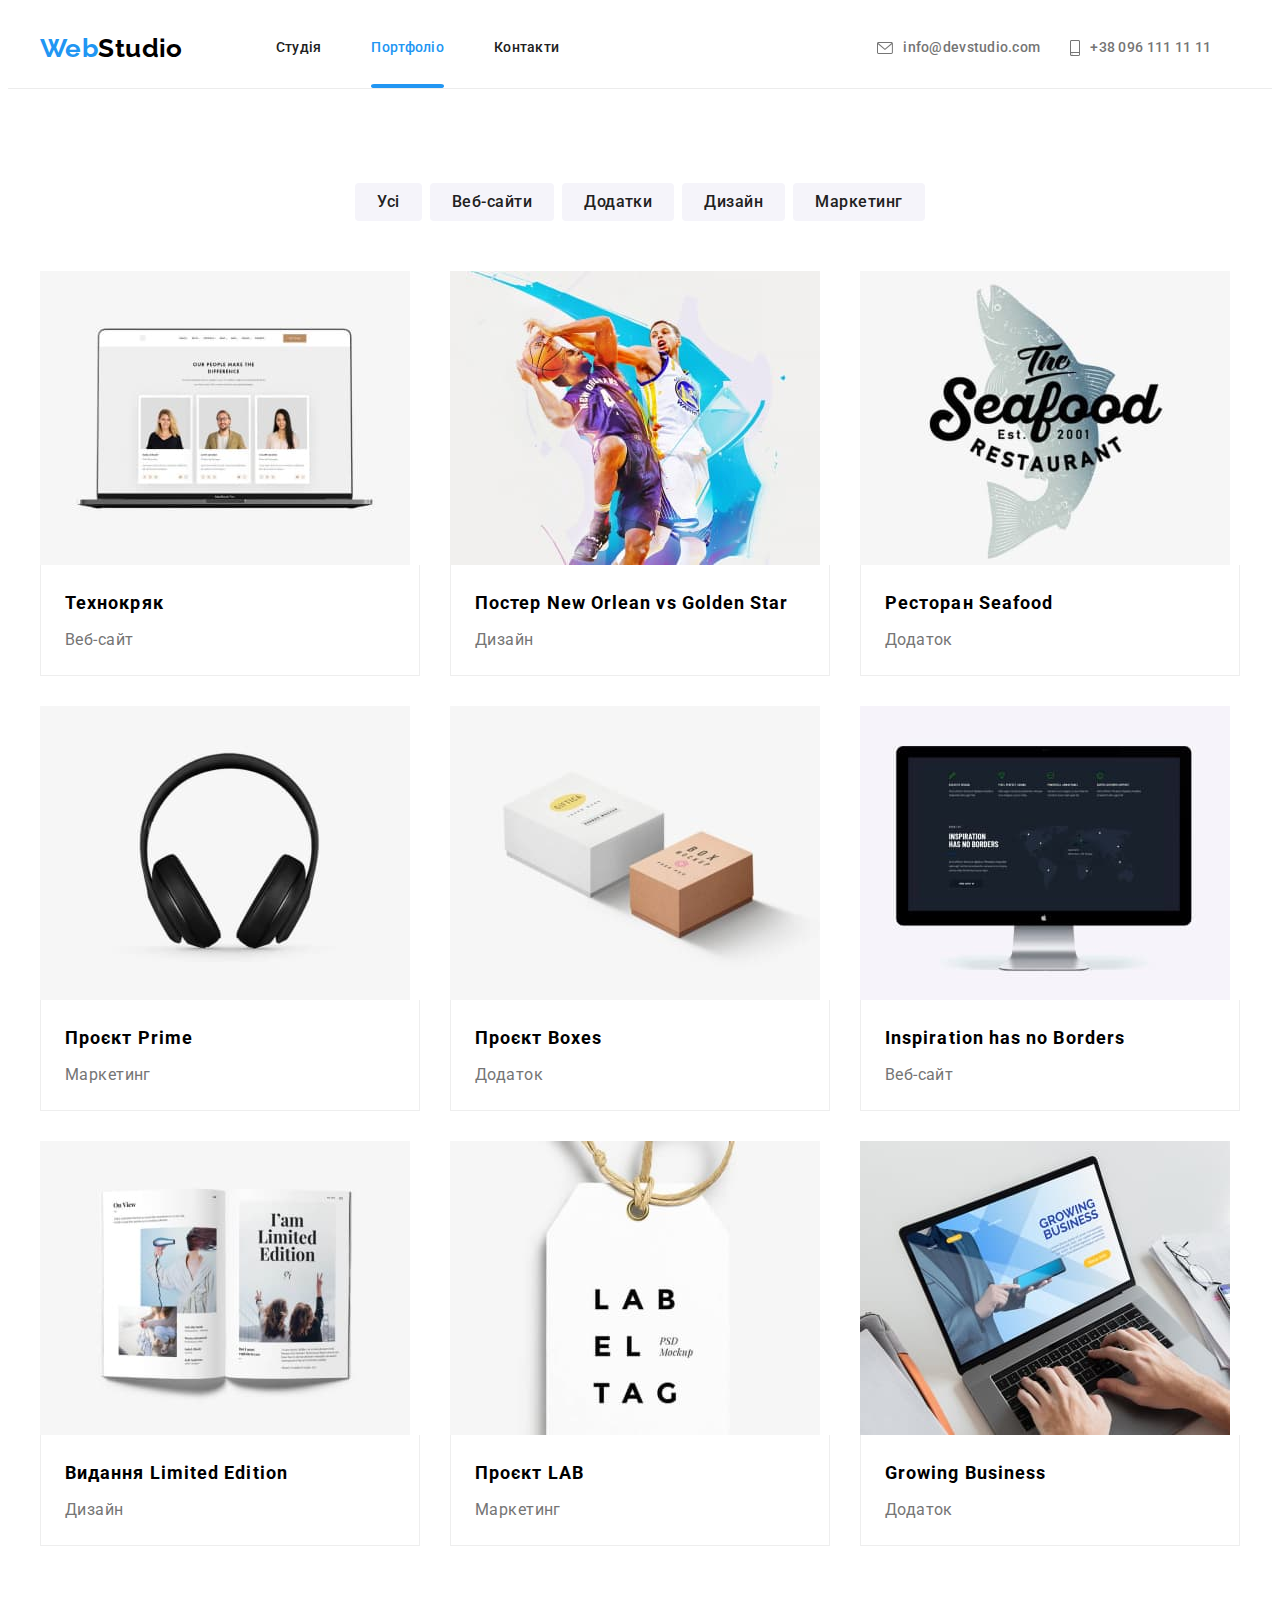
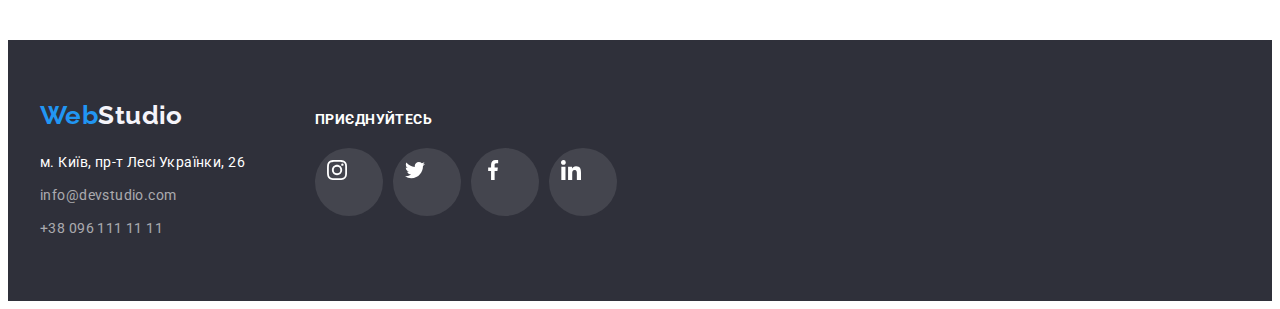
==== portfolio.html @ 73d68d19 "exercise6version1" ====
<!DOCTYPE html>
<html lang="uk">

<head>
  <meta charset="UTF-8">
  <meta http-equiv="X-UA-Compatible" content="IE=edge">
  <meta name="viewport" content="width=device-width, initial-scale=1.0">
  <title>Document</title>
  <link href="https://fonts.googleapis.com/css2?family=Raleway:wght@700&family=Roboto:wght@400;500;700;900&display=swap"
    rel="stylesheet">
  <link rel="stylesheet" href="https://cdnjs.cloudflare.com/ajax/libs/modern-normalize/1.1.0/modern-normalize.min.css"
    integrity="sha512-wpPYUAdjBVSE4KJnH1VR1HeZfpl1ub8YT/NKx4PuQ5NmX2tKuGu6U/JRp5y+Y8XG2tV+wKQpNHVUX03MfMFn9Q=="
    crossorigin="anonymous" referrerpolicy="no-referrer" />
  <link rel="stylesheet" href="./css/style.css">
</head>

<body>
  <!-- Шапка сайту -->
  <header class="page-header">
    <div class="container">
      <nav class="nav-logo">
        <a class="logo-link" href="">Web<span class="logo-header">Studio</span></a>
        <ul class="header-nav">
          <li class="header-link"><a class="link-nav" href="./index.html">Студія</a></li>
          <li class="header-link"><a class="link-nav current" href="./portfolio.html">Портфоліо</a></li>
          <li class="header-link"><a class="link-nav" href="">Контакти</a></li>
        </ul>
      </nav>
      <ul class="contacts">
        <li class="contacts-link">
          <a class="link-mail" href="">
            <svg class="icon-mail">
              <use href="./images/icons.svg#icon-envelope"></use>
            </svg>
            info@devstudio.com</a>
        </li>
        <li class="contacts-link">
          <a class="link-phone" href="">
            <svg class="icon-phone">
              <use href="./images/icons.svg#icon-smartphone"></use>
            </svg>
            +38 096 111 11 11
          </a>
        </li>
      </ul>
    </div>
  </header>
  <!-- Основна секція -->
  <main>

    <section class="section-work section">
      <div class="container">
        <h1 class="visually-hidden"> Приклади робіт</h1>
        <ul class="list items-buttons">
          <li class="li-button">
            <button type="button" class="button-work">Усі</button>
          </li>
          <li class="li-button">
            <button type="button" class="button-work">Веб-сайти</button>
          </li>
          <li class="li-button">
            <button type="button" class="button-work">Додатки</button>
          </li>
          <li class="li-button">
            <button type="button" class="button-work">Дизайн</button>
          </li>
          <li class="li-button">
            <button type="button" class="button-work">Маркетинг</button>
          </li>
        </ul>

        <ul class="items-works">
          <li class="li-works">
            <a class="card" href="">
              <div class="effect">
                <img src="./images/portfolio1.jpg" alt="Технокряк" width="370" />
                <div class="work-effect">
                  <p class="effect-p">Ресурс пропонує комплексні пропозиції з різним рівнем функціоналу та сервісів. Все
                    це дозволить відвідувачу отримати вичерпні відомості про компанію чи приватну особу.</p>
                </div>
              </div>
              <div class="element-works">
                <h2 class="subtitle">Технокряк</h2>
                <p class="element-works-p"> Веб-сайт</p>
              </div>
            </a>
          </li>
          <li class="li-works">
            <a class="card" href="">
              <div class="effect">
                <img src="./images/portfolio2.jpg" alt="Постер New Orlean vs Golden Star" width="370" />
              
              <div class="work-effect">
                <p class="effect-p">Ресурс пропонує комплексні пропозиції з різним рівнем функціоналу та сервісів. Все
                  це дозволить відвідувачу отримати вичерпні відомості про компанію чи приватну особу.</p>
              </div>
            </div>
              <div class="element-works">
                <h2 class="subtitle">Постер New Orlean vs Golden Star</h2>
                <p class="element-works-p"> Дизайн</p>
              </div>
            </a>
          </li>
          <li class="li-works">
            <a class="card" href="">
              <div class="effect">
                <img src="./images/portfolio3.jpg" alt="Ресторан Seafood" width="370" />
              
              <div class="work-effect">
                <p class="effect-p">Ресурс пропонує комплексні пропозиції з різним рівнем функціоналу та сервісів. Все
                  це дозволить відвідувачу отримати вичерпні відомості про компанію чи приватну особу.</p>
              </div>
            </div>
              <div class="element-works">
                <h2 class="subtitle">Ресторан Seafood</h2>
                <p class="element-works-p"> Додаток</p>
              </div>
            </a>
          </li>
          <li class="li-works">
            <a class="card" href="">
              <div class="effect">
                <img src="./images/portfolio4.jpg" alt="Проєкт Prime" width="370" />
             
              <div class="work-effect">
                <p class="effect-p">Ресурс пропонує комплексні пропозиції з різним рівнем функціоналу та сервісів. Все
                  це дозволить відвідувачу отримати вичерпні відомості про компанію чи приватну особу.</p>
              </div>
            </div>
              <div class="element-works">
                <h2 class="subtitle">Проєкт Prime</h2>
                <p class="element-works-p"> Маркетинг</p>
              </div>
            </a>
          </li>
          <li class="li-works">
            <a class="card" href="">
              <div class="effect">
                <img src="./images/portfolio5.jpg" alt="Проєкт Boxes" width="370" />
            
              <div class="work-effect">
                <p class="effect-p">Ресурс пропонує комплексні пропозиції з різним рівнем функціоналу та сервісів. Все
                  це дозволить відвідувачу отримати вичерпні відомості про компанію чи приватну особу.</p>
              </div>
            </div>
              <div class="element-works">
                <h2 class="subtitle">Проєкт Boxes</h2>
                <p class="element-works-p"> Додаток</p>
              </div>
            </a>
          </li>
          <li class="li-works">
            <a class="card" href="">
              <div class="effect">
                <img src="./images/portfolio6.jpg" alt="Inspiration has no Borders" width="370" />
              
              <div class="work-effect">
                <p class="effect-p">Ресурс пропонує комплексні пропозиції з різним рівнем функціоналу та сервісів. Все
                  це дозволить відвідувачу отримати вичерпні відомості про компанію чи приватну особу.</p>
              </div>
            </div>
              <div class="element-works">
                <h2 class="subtitle">Inspiration has no Borders</h2>
                <p class="element-works-p"> Веб-сайт</p>
              </div>
            </a>
          </li>
          <li class="li-works">
            <a class="card" href="">
              <div class="effect">
                <img src="./images/portfolio7.jpg" alt="Видання Limited Edition" width="370" />
              
              <div class="work-effect">
                <p class="effect-p">Ресурс пропонує комплексні пропозиції з різним рівнем функціоналу та сервісів. Все
                  це дозволить відвідувачу отримати вичерпні відомості про компанію чи приватну особу.</p>
              </div>
            </div>
              <div class="element-works">
                <h2 class="subtitle">Видання Limited Edition</h2>
                <p class="element-works-p"> Дизайн</p>
              </div>
            </a>

          </li>
          <li class="li-works">
            <a class="card" href="">
              <div class="effect">
                <img src="./images/portfolio8.jpg" alt="Проєкт LAB" width="370" />              
              <div class="work-effect">
                <p class="effect-p">Ресурс пропонує комплексні пропозиції з різним рівнем функціоналу та сервісів. Все
                  це дозволить відвідувачу отримати вичерпні відомості про компанію чи приватну особу.</p>
              </div>
            </div>
              <div class="element-works">
                <h2 class="subtitle">Проєкт LAB</h2>
                <p class="element-works-p"> Маркетинг</p>
              </div>
            
            </a>
          </li>
          <li class="li-works">
            <a class="card" href="">
              <div class="effect">
                <img src="./images/portfolio9.jpg" alt="Growing Business" width="370" />
            
              <div class="work-effect">
                <p class="effect-p">Ресурс пропонує комплексні пропозиції з різним рівнем функціоналу та сервісів. Все
                  це дозволить відвідувачу отримати вичерпні відомості про компанію чи приватну особу.</p>
                </div>
              </div>
              <div class="element-works">
                <h2 class="subtitle">Growing Business</h2>
                <p class="element-works-p"> Додаток</p>
              </div>
           
            </a>
          </li>

        </ul>
      </div>
    </section>

  </main>

  <!-- Футер -->
  <footer class="footer">
    <div class="container">
      <div class="footer-flex">
        <div class="footer-block1">
          <a class="logo-link" href="">Web<span class="logo-footer">Studio</span></a>
          <address class="address">
            <ul class="items-address">
              <li class="adress-element">
                <a href="" class="link-town">м. Київ, пр-т Лесі Українки, 26</a>
              </li>
              <li class="adress-element">
                <a href="" class="link-mailphone mail">info@devstudio.com</a>
              </li>
              <li class="adress-element">
                <a href="" class="link-mailphone phone">+38 096 111 11 11</a>
              </li>
            </ul>
          </address>
        </div>
        <div class="footer-block2">
          <strong class="subtitle">Приєднуйтесь</strong>
          <ul class="footer-list-icons">
            <li>
              <a href="">
                <svg class="icon-footer">
                  <use href="./images/icons.svg#icon-instagram"></use>
                </svg>
              </a>
            </li>
            <li>
              <a href="">
                <svg class="icon-footer">
                  <use href="./images/icons.svg#icon-twitter"></use>
                </svg>
              </a>
            </li>
            <li>
              <a href="">
                <svg class="icon-footer">
                  <use href="./images/icons.svg#icon-facebook"></use>
                </svg>
              </a>
            </li>
            <li>
              <a href="">
                <svg class="icon-footer">
                  <use href="./images/icons.svg#icon-linkedin"></use>
                </svg>
              </a>
            </li>
          </ul>
        </div>


      </div>
    </div>

  </footer>

</body>

</html>
---- css/style.css ----
:root {
  --primary-background-color: #f5f5f5;
  --primary-text-color: #757575;
  --title-text-color: #212121;
  --accent-color: #2196f3;
  --primary-black-color: #000000;
  --secondary-text-background-color: #ffffff;
  --phone-mail-color: rgba(255, 255, 255, 0.6);
  --secondary-background-color: #f5f4fa;
  --heroy-background-color: #2f303a;
  --heroy-button-color: #188ce8; /* цвет фона кнопки при ховере, фокусу и активе */
}
body {
  background-color: var(--secondary-text-background-color);

  color: var(--primary-text-color);
  font-family: Roboto, sans-serif;
  font-size: 14px;
  letter-spacing: 0.03em;
}
.visually-hidden {
  position: absolute;
  
  width: 1px;
  height: 1px;
  margin: -1px;
  border: 0;
  padding: 0;

  white-space: nowrap;
  clip-path: inset(100%);
  clip: rect(0 0 0 0);
  overflow: hidden;
}
h1,
h2,
h3,
h4,
h5,
p, 
li
 {  margin: 0;}
a {  text-decoration: 0;}
button {cursor: pointer;}

/* котнейрер */
.container {
  width: 1200px;
  margin: 0 auto;
  padding: 0 15px;
}
.section-benefits h2 {
  display: none;
}
.page-header .container {
  display: flex;
  align-items: center;
}
/* cекции */
.section {
  padding-top: 94px;
  padding-bottom: 94px;
}
/* цвет заголовков */
.subtitle {
  color: var(--primary-black-color);
}

/* Цвет фона шапки сайта */
.page-header {
  background-color: var(--secondary-text-background-color);
  border-bottom: 1px solid #ececec;
}
/* Цвет и шрифт cсылок меню навигации */
.header-nav .link-nav {
  display: block;
  padding-top: 32px;
  padding-bottom: 32px;

  transition-property: color; 
  transition-duration: 250ms; 
  transition-timing-function: cubic-bezier(0.4, 0, 0.2, 1);
  /*!!!!!!!!!!!!!!!!!!!!!!!!!!!!!!!!!!!!!!!!!!!!!!!!!!!! */
  /* background-color:green; */
  /* !!!!!!!!!!!!!!!!!!!!!!!!!!!!!!!!!!!!!!!!!!!!!!!!!!!!!! */
  color: var(--title-text-color);

  font-weight: 500;
  line-height: 1.14;
  letter-spacing: 0.02em;
  text-decoration: none;


  
}

.header-link + .header-link {
  margin-left: 50px;
}

.header-nav .link-nav:hover,
.header-nav a:focus {
  color: var(--accent-color);
  
}
.header-nav .link-nav.current {
  color: var(--accent-color);
  position: relative;
}
.header-nav .link-nav.current::after{
  content: '';  
  width: 100%;
  display: inline-block ; 
   background-repeat: no-repeat;
   height: 4px;     
  background-image: url("../images/hover.svg");
  background-size: 100% 4px;
  position:absolute;
  bottom: 0;
  left: 0;
}
 
/* Цвет и шрифт cсылок телефон и почта */
.contacts a {
  color: var(--primary-text-color);
  display: flex;
  font-style: 400;
  font-weight: 500;
  line-height: 1.14;
  letter-spacing: 0.02em;
  text-decoration: none;
 /* down change */
  text-align: center;
  align-items: center;

  transition-property: color; 
  transition-duration: 250ms; 
  transition-timing-function: cubic-bezier(0.4, 0, 0.2, 1);
}
.link-phone {
  margin-left: 30px;
}
/* сброс точек со списков */
.contacts {
  list-style: none;
  display: flex;
  padding: 0;
  margin: 0;
}

/* .contacts a + .contacts-link {
  margin-left: 50px;
} */

.header-nav {
  list-style: none;
  display: flex;
  margin: 0;
  padding: 0;
}
.items-benefits {
  gap: 30px;
  list-style: none;
  display: flex;
  margin: 0;
  padding: 0;
}
.icon-benefits {
  height: 70px;
  width: 70px;
}
.block-icon-benefits {
  height: 120px;
  width: 270px;
  background-color: #f5f4fa;
  margin-bottom: 30px;
  border-radius: 4px;
  
 
  /* change down */
  display: flex;
  justify-content: center;
  align-items: center;
  }

.items-images {
  list-style: none;
  display: flex;
  padding: 0;
  margin: 0;
}

.img-employees {
  display: block;

  max-width: 100%;
  height: auto;
}

.li-employees + .li-employees {
  margin-left: 30px;
}
.li-employees {
  background: #ffffff;
  box-shadow: 0px 1px 3px rgba(0, 0, 0, 0.12), 0px 1px 1px rgba(0, 0, 0, 0.14),
    0px 2px 1px rgba(0, 0, 0, 0.2);
  border-radius: 0px 0px 4px 4px;
}

.link-images + .link-images {
  margin-left: 30px;
}

.effect-images-external{
  position: relative;
  z-index: -1;

}
.effect-images-interior{  
  display: flex;
  justify-content: center;
  align-items: center;
  position: absolute;
 
  bottom:   0; 
  left: 0;
  width: 370px;
  height: 70px;
  background-color:rgba(47, 48, 58, 0.8);
}

.hidden-images-interior{
  color: #FFFFFF;
  text-transform: uppercase;
  /* font-size: 14px; */
  line-height: 1.14;
  font-weight: 700;
  
}
.items-employees {
  list-style: none;

  margin: 0;
  padding-left: 0;
  display: flex;
}

.section-сlients .subtitle {
  margin-bottom: 50px;
  font-weight: 700;
  font-size: 36px;
  line-height: 1.17;
  justify-content: center;
  text-align: center;
}

.list-сlients {
  display: flex;
  list-style: none;
  margin: 0;
  padding: 0;
  justify-content: center;
  gap: 30px;
}
/* .element-сlients{
}  */
.list-сlients a {
  border-radius: 4px;
  width: 170px;
  height: 92px;
  border: 1px solid #afb1b8;
  color: #afb1b8;
   /* down change */
   display: flex;
   justify-content: center;
   align-items: center;

  transition-property: border, color; 
  transition-duration: 250ms; 
  transition-timing-function: cubic-bezier(0.4, 0, 0.2, 1);
 
}

.list-сlients a:hover, .list-сlients a:focus {
  border: 1px solid #2196f3;
  color: #2196f3;
}

.icon-clients {
  
  width: 106px;
  height: 60px;
  fill: currentColor;
 }
 .effect {
  position: relative;
  overflow: hidden;
  display: block;
 }
 .work-effect {

  position: absolute;
   
  transition: transform 250ms; 
  transition-duration: 250ms; 
  transition-timing-function: cubic-bezier(0.4, 0, 0.2, 1);

  width: 370px;
  height: 294px;
  padding:  63px 24px;
  background-color: rgba(33, 150, 243, 0.9);
  
  transition: transform 250ms; 

}
.effect-p{
  
  display: block; 
  font-size: 18px;
  line-height: 1.56;
  color: #FFFFFF;
  margin: 0;
  padding: 0;
}
.card{
  display: block;
  transition-property: box-shadow; 
  transition-duration: 250ms; 
  transition-timing-function: cubic-bezier(0.4, 0, 0.2, 1);

}
.card:hover,.card:focus{
  display: block;
  box-shadow: 1px 4px 6px rgba(0, 0, 0, 0.16), 0px 4px 4px rgba(0, 0, 0, 0.06),
    0px 1px 1px rgba(0, 0, 0, 0.12);
    
}

.card:hover .work-effect, .card:focus .work-effect{
  transform: translate(0, -100%); 
 
 
}
/* .card:hover .card::after {
/* transition-delay: 250ms;
transition-timing-function: cubic-bezier(0.4, 0, 0.2, 1);
transform: translate(50% 50%); */
/* transform:background-color: red;
} */ 



.items-address {
  list-style: none;
  margin: 0;
  padding: 0;
}
.items-works {
  list-style: none;
  display: flex;
  flex-wrap: wrap;
  gap: 30px;
  padding: 0;
  margin: 0;

}
.li-works {
  
  flex-basis: calc((100% - 60px) / 3);
}
.items-works img {
  display: block;
  max-width: 100%;
  height: auto;
}

.items-buttons {
  gap: 8px;
  list-style: none;
  display: flex;
  justify-content: center;
  margin-top: 0;
  margin-bottom: 50px;
  padding: 0;

}

.li-button + .li-button + {
  margin-left: 8px;
}

.nav-logo {
  display: flex;
  align-items: center;
  margin-right: 318px;
}
/* xoвер, фокус - телефон и почта */
.contacts a:hover,
.contacts a:focus {
  color: var(--accent-color);
 
}

/* цвет и шрифт логотипа в шапке -правая часть */
.logo-header {
  
  color: var(--primary-black-color);

  font-family: Raleway, sans-serif;
  font-weight: 700;
  font-size: 26px;
  line-height: 1.19;
  text-decoration: none;
}
.footer .logo-link {
  display: inline-block;
  margin-bottom: 20px;

  margin-right: 0;
}
/* цвет и шрифт логотипа - левая часть */
.logo-link {
  margin-right: 93px;
  color: var(--accent-color);

  font-family: Raleway, sans-serif;
  font-weight: 700;
  font-size: 26px;
  line-height: 1.19;
  text-decoration: none;
}
/* .mail-block{
  display: flex;
}
.phone-block{
  display: flex;
} */
.icon-mail {
  
 
  width: 16px;
  height: 12px;
  fill: currentColor;
  margin: 0 auto;
  margin-right: 10px;
}
.icon-phone {
  width: 10px;
  height: 16px;
  fill: currentColor;
  margin: 0 auto;
  margin-right: 10px;
}
/* Цвет фона и текста секции  Герой */
.section-heroy {
  /* ------------ */
  background-image: linear-gradient(
      to right,
      rgba(47, 48, 58, 0.4),
      rgba(47, 48, 58, 0.4)
    ),
    url(../images/hero.jpg);
  margin: 0 auto;
  height: 600px;
  max-width: 1600px;
  /* ------------ */

  text-align: center;
  padding-top: 200px;
  padding-bottom: 200px;
  background-color: var(--heroy-background-color); 
  color: var(--secondary-text-background-color);
}
.section-heroy h1 {
  /*!!!!!!!!!!!!!!!!!!!!!!!!!!!!!!!!!!!!!!!!!!!!!!!!!!!! */
  /* background-color:green; */
  /* !!!!!!!!!!!!!!!!!!!!!!!!!!!!!!!!!!!!!!!!!!!!!!!!!!!!!! */
  display: block;
  margin-right: auto;
  margin-left: auto;
  width: 696px;
  margin-top: 0;
  margin-bottom: 30px;

  font-weight: 900;
  font-size: 44px;
  line-height: 1.36;
  text-align: center;
  text-transform: uppercase;
  letter-spacing: 0.06em;
}
/* кнопка Герой */
.button-heroy {
  /* display: block; */
  border: none;
  border-radius: 4px;
  padding: 10px 32px;
  min-width: 216px;

  transition-property: color; 
  transition-duration: 250ms; 
  transition-timing-function: cubic-bezier(0.4, 0, 0.2, 1);

  background-color: var(--accent-color);
  color: var(--secondary-text-background-color);

  font-family: inherit;
  font-weight: 700;
  font-size: 16px;
  line-height: 1.88;
  align-items: center;
  text-align: center;
  letter-spacing: 0.06em;
}
.button-heroy:hover,
.button-heroy:focus,
.button-heroy:active {
 
  background-color: var(--heroy-button-color);
}
/* шрифты заголовки секция преимущества */
.subtitle {
  /*!!!!!!!!!!!!!!!!!!!!!!!!!!!!!!!!!!!!!!!!!!!!!!!!!!!! */
  /* background-color:green; */
  /* !!!!!!!!!!!!!!!!!!!!!!!!!!!!!!!!!!!!!!!!!!!!!!!!!!!!!! */
  margin: 0;

  font-weight: 700;
  font-size: 14px;
  line-height: 1.14;
  letter-spacing: 0.03em;
}
.items-benefits .subtitle {
  margin-bottom: 10px;
}
.items-works .subtitle {
  margin-bottom: 20px;
}
/* шрифты текст секция преимущества */
.subtitle-p {
  /*!!!!!!!!!!!!!!!!!!!!!!!!!!!!!!!!!!!!!!!!!!!!!!!!!!!! */
  /* background-color:yellow; */
  /* !!!!!!!!!!!!!!!!!!!!!!!!!!!!!!!!!!!!!!!!!!!!!!!!!!!!!! */
  line-height: 1.7;
}
.jobtitle {
  text-align: center;
  margin-bottom: 16px;
}

/* шрифты заголовок работы */
.section-images .subtitle {
  margin-bottom: 50px;
  /* margin-top: 30px; */
  font-weight: 700;
  font-size: 36px;
  line-height: 1.17;
  text-align: center;
}
.section-images {
  padding-top: 0;
}
.image-doing {
 
  display: block;
  max-width: 100%;
  height: auto;
}
/* шрифты заголовок команда */
.section-employees .subtitle {
  margin-bottom: 50px;
  font-weight: 700;
  font-size: 36px;
  line-height: 42px;
  justify-content: center;
  text-align: center;
}
.subtitle-jobtitle {
  background-color: var(--secondary-text-background-color);
  padding-top: 30px;
  padding-bottom: 30px;
}
.section-employees {
  background-color: var(--secondary-background-color);
}
/* шрифты заголовок член команды */
.items-employees .subtitle {
  margin-top: 0;
  margin-bottom: 10px;
  text-align: center;
  font-weight: 500;
  font-size: 16px;
  line-height: 1.19;
}

/* шрифты текст член команды */
.element-works-p {
  /* font-weight: 400; */
  font-size: 16px;
  line-height: 1.19;
}
.employees-list-icons {
  gap: 10px;
  list-style: none;
  display: flex;
  margin: 0;
  padding: 0;
  justify-content: center;
  /* down change */

}


.icon-employees {
  height: 20px;
  width: 20px;
  display: block;
  /* margin-top:11.9px; */
  /* margin-bottom:12px ;   */
  fill: currentColor;
}
.employees-list-icons a {
  color: #afb1b8;
  border-radius: 50%;
  height: 44px;
  width: 44px;
  /* down change */
  display: flex;
  justify-content: center;
  align-items: center;
  transition-property: color, background-color; 
  transition-duration: 250ms; 
  transition-timing-function: cubic-bezier(0.4, 0, 0.2, 1);
}
.employees-list-icons a:hover, .employees-list-icons a:focus {
  
  background-color: #2196f3;
  color: #ffffff;
}

/*  - кнопки, секция работы */
.button-work {
  letter-spacing: 0.03em;
  border: none;
  display: inline-block;
  border-radius: 4px;
  padding: 6px 22px;
  cursor: pointer;
  transition-property: background-color, color, box-shadow; 
  transition-duration: 250ms; 
  transition-timing-function: cubic-bezier(0.4, 0, 0.2, 1);
  /* min-width: 73px;   */

  background-color: var(--secondary-background-color);
  color: var(--title-text-color);

  font-family: inherit;
  font-weight: 500;
  font-size: 16px;
  line-height: 1.6;
}
.button-work:hover,
.button-work:focus,
.button-work:active {
  box-shadow: 0px 2px 2px rgba(0, 0, 0, 0.12), 0px 1px 2px rgba(0, 0, 0, 0.08),
    0px 3px 1px rgba(0, 0, 0, 0.1);

  background-color: var(--accent-color);
  color: var(--secondary-text-background-color);
}
/* шрифты заголовок работы */
.items-works .subtitle {
  /* margin-left: 24px;!!!!!!!!!!!!!!!!!!!!!!! */
  margin-bottom: 4px;
  font-weight: 700;
  font-size: 18px;
  line-height: 2;
  letter-spacing: 0.06em;
}
/* шрифты текст работы */
.element-works-p {
  /* margin-left: 24px;  !!!!!!!!!!!! */
  margin: 0;
  padding: 0;
  font-size: 16px;
  line-height: 1.88;
  color: #757575;
}
.element-works {
 
  padding-left: 24px;
  padding-right: 24px;
  padding-top: 20px;
  padding-bottom: 20px;
  border-left: 1px solid #eeeeee;
  border-right: 1px solid #eeeeee;
  border-bottom: 1px solid #eeeeee;
}
/* Цвет фона Футера */
.footer {
  background-color: var(--heroy-background-color);
  padding-top: 60px;
  padding-bottom: 60px;
}
.footer-flex {
  display: flex;
  /* down change */
  align-items: baseline;
}
.footer-block2 {
  /* margin-top: 15px;
  margin-bottom: 100px; */
  margin-left: 70px;
  /*down change */

}
.footer-block2 .subtitle {
  display: block;
  font-size: 14px;
  line-height: 1.14;
  color: #ffffff;
  text-transform: uppercase;
  margin-bottom: 20px;
  /* Line height: 16px;
Vertical align: Top;
Letter spacing: 3%; */
}
.footer-list-icons {
  gap: 10px;
  list-style: none;
  display: flex;
  margin: 0;
  padding: 0;
  justify-content: center;
}
.icon-footer {
  height: 20px;
  width: 20px;
  display: block;
  /* margin-top:11.9px; */
  /* margin-bottom:12px ;   */
  fill: currentColor;
}
.footer-list-icons a {
  background-color: rgba(255, 255, 255, 0.1);
  border-radius: 50%;
  color: #ffffff;
  padding: 12px;
  text-align: center;
  display: block;
  height: 44px;
  width: 44px;

  transition-property: background-color; 
  transition-duration: 250ms; 
  transition-timing-function: cubic-bezier(0.4, 0, 0.2, 1);
}
.footer-list-icons a:hover, .footer-list-icons a:focus{
  background-color: #2196f3;
 
}

.phone {
  display: inline-block;
  /* margin-bottom: 60px; */
}
.mail {
  display: inline-block;
}
/* цвет и шрифт тел и эл. почты в футере */
.link-mailphone {
  color: var(--phone-mail-color);
  
  font-style: normal;
  /* font-weight: 400; */
  line-height: 1.71;
  text-decoration: none;
  transition-property: color; 
  transition-duration: 250ms; 
  transition-timing-function: cubic-bezier(0.4, 0, 0.2, 1);
  
}
/* xoвер, фокус  тел и эл. почты в футере */
.link-mailphone:hover,.link-mailphone:focus{
  color: var(--accent-color);
  
 
}
/* цвет и шрифт адреса в футере */
.link-town {
  display: inline-block;

  color: var(--secondary-text-background-color);
  /* font-weight: 400; */
  font-style: normal;
  line-height: 1.71;
  text-decoration: none;

  transition-property:  color; 
  transition-duration: 250ms; 
  transition-timing-function: cubic-bezier(0.4, 0, 0.2, 1);
}
.adress-element:not(:last-child) {
  margin-bottom: 9px;
}

/* xoвер, фокус адрес в футере */
.link-town:hover,
.link-town:focus {
  color: var(--accent-color);
}
/* цвет и шрифт логотипа в футере  - правая часть!!!*/
.logo-footer {
  color: var(--secondary-background-color);

  font-family: Raleway, sans-serif;
  font-weight: 700;
  font-size: 26px;
  line-height: 1.19;
}
.form-footer{

  width: 570px;
  margin-left: 93px;

}
.footer-form-paragraph{
  color:#FFFFFF;
}
.mail-and-send{
  display: flex;
}
.send-footer-form{
  display: flex;
  justify-content: center;
  align-items: center;
 margin-left: 12px;
 background-color: #2196F3;
 height: 50px;
 width: 200px;
 border: none;
 box-shadow: 0px 4px 4px rgba(0, 0, 0, 0.15);
 border-radius: 4px;

 transition-property: transform, box-shadow; 
 transition-duration: 250ms; 
 transition-timing-function: cubic-bezier(0.4, 0, 0.2, 1);
}
.send-footer-form:hover, .send-footer-form:focus{
  box-shadow:    4px 4px  #477fd8,
  8px 8px  #4579ce;
  transform: scale(0.95);
}

.mail-newsletter{
  padding-left: 16px ;
  width: 358px;
  height: 50px;
  border: 1px solid rgba(255, 255, 255, 0.3);
  filter: drop-shadow(0px 4px 4px rgba(0, 0, 0, 0.15));
  border-radius: 4px;
  background-color: transparent;
  color: #FFFFFF;
}
.mail-newsletter::placeholder{
  color:  rgba(255, 255, 255, 0.6)#000;
  font-size: 16px;
  line-height:1.25;
}
.footer-form-paragraph{

font-weight: 700;
font-size: 14px;
line-height: 1.14;
margin-bottom: 20px;

text-transform: uppercase;

color: #FFFFFF;
}
.signature{

font-weight: 700;
font-size: 16px;
line-height: 1.88;

letter-spacing: 0.06em;

color: #FFFFFF;
}
.icon-send-footer{
margin-left: 10px;
}
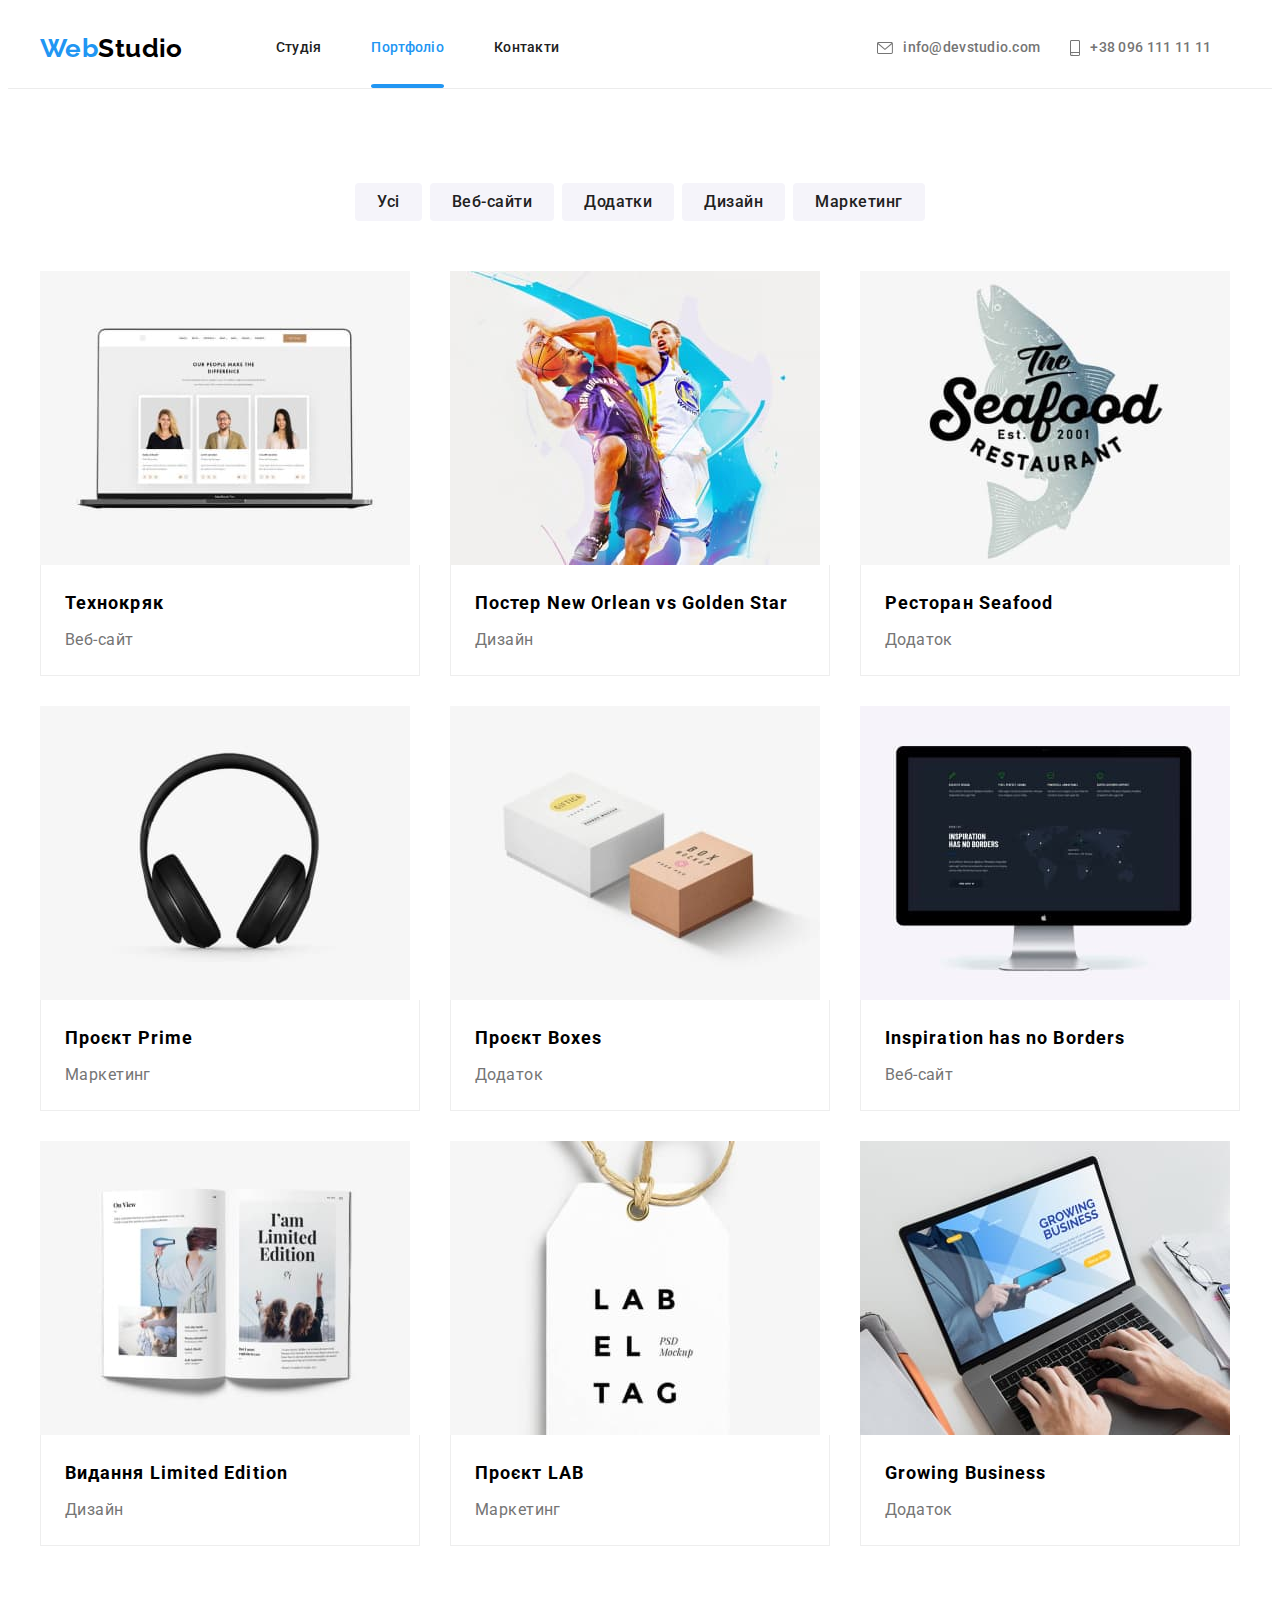
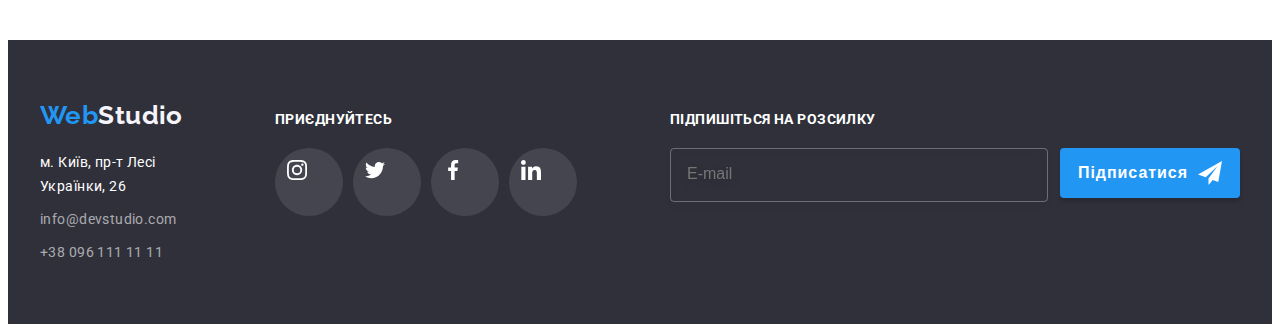
==== commit ae3f628e: "exercise6version2" ====
--- a/portfolio.html
+++ b/portfolio.html
@@ -89,12 +89,12 @@
             <a class="card" href="">
               <div class="effect">
                 <img src="./images/portfolio2.jpg" alt="Постер New Orlean vs Golden Star" width="370" />
-              
-              <div class="work-effect">
-                <p class="effect-p">Ресурс пропонує комплексні пропозиції з різним рівнем функціоналу та сервісів. Все
-                  це дозволить відвідувачу отримати вичерпні відомості про компанію чи приватну особу.</p>
-              </div>
-            </div>
+
+                <div class="work-effect">
+                  <p class="effect-p">Ресурс пропонує комплексні пропозиції з різним рівнем функціоналу та сервісів. Все
+                    це дозволить відвідувачу отримати вичерпні відомості про компанію чи приватну особу.</p>
+                </div>
+              </div>
               <div class="element-works">
                 <h2 class="subtitle">Постер New Orlean vs Golden Star</h2>
                 <p class="element-works-p"> Дизайн</p>
@@ -105,12 +105,12 @@
             <a class="card" href="">
               <div class="effect">
                 <img src="./images/portfolio3.jpg" alt="Ресторан Seafood" width="370" />
-              
-              <div class="work-effect">
-                <p class="effect-p">Ресурс пропонує комплексні пропозиції з різним рівнем функціоналу та сервісів. Все
-                  це дозволить відвідувачу отримати вичерпні відомості про компанію чи приватну особу.</p>
-              </div>
-            </div>
+
+                <div class="work-effect">
+                  <p class="effect-p">Ресурс пропонує комплексні пропозиції з різним рівнем функціоналу та сервісів. Все
+                    це дозволить відвідувачу отримати вичерпні відомості про компанію чи приватну особу.</p>
+                </div>
+              </div>
               <div class="element-works">
                 <h2 class="subtitle">Ресторан Seafood</h2>
                 <p class="element-works-p"> Додаток</p>
@@ -121,12 +121,12 @@
             <a class="card" href="">
               <div class="effect">
                 <img src="./images/portfolio4.jpg" alt="Проєкт Prime" width="370" />
-             
-              <div class="work-effect">
-                <p class="effect-p">Ресурс пропонує комплексні пропозиції з різним рівнем функціоналу та сервісів. Все
-                  це дозволить відвідувачу отримати вичерпні відомості про компанію чи приватну особу.</p>
-              </div>
-            </div>
+
+                <div class="work-effect">
+                  <p class="effect-p">Ресурс пропонує комплексні пропозиції з різним рівнем функціоналу та сервісів. Все
+                    це дозволить відвідувачу отримати вичерпні відомості про компанію чи приватну особу.</p>
+                </div>
+              </div>
               <div class="element-works">
                 <h2 class="subtitle">Проєкт Prime</h2>
                 <p class="element-works-p"> Маркетинг</p>
@@ -137,12 +137,12 @@
             <a class="card" href="">
               <div class="effect">
                 <img src="./images/portfolio5.jpg" alt="Проєкт Boxes" width="370" />
-            
-              <div class="work-effect">
-                <p class="effect-p">Ресурс пропонує комплексні пропозиції з різним рівнем функціоналу та сервісів. Все
-                  це дозволить відвідувачу отримати вичерпні відомості про компанію чи приватну особу.</p>
-              </div>
-            </div>
+
+                <div class="work-effect">
+                  <p class="effect-p">Ресурс пропонує комплексні пропозиції з різним рівнем функціоналу та сервісів. Все
+                    це дозволить відвідувачу отримати вичерпні відомості про компанію чи приватну особу.</p>
+                </div>
+              </div>
               <div class="element-works">
                 <h2 class="subtitle">Проєкт Boxes</h2>
                 <p class="element-works-p"> Додаток</p>
@@ -153,12 +153,12 @@
             <a class="card" href="">
               <div class="effect">
                 <img src="./images/portfolio6.jpg" alt="Inspiration has no Borders" width="370" />
-              
-              <div class="work-effect">
-                <p class="effect-p">Ресурс пропонує комплексні пропозиції з різним рівнем функціоналу та сервісів. Все
-                  це дозволить відвідувачу отримати вичерпні відомості про компанію чи приватну особу.</p>
-              </div>
-            </div>
+
+                <div class="work-effect">
+                  <p class="effect-p">Ресурс пропонує комплексні пропозиції з різним рівнем функціоналу та сервісів. Все
+                    це дозволить відвідувачу отримати вичерпні відомості про компанію чи приватну особу.</p>
+                </div>
+              </div>
               <div class="element-works">
                 <h2 class="subtitle">Inspiration has no Borders</h2>
                 <p class="element-works-p"> Веб-сайт</p>
@@ -169,12 +169,12 @@
             <a class="card" href="">
               <div class="effect">
                 <img src="./images/portfolio7.jpg" alt="Видання Limited Edition" width="370" />
-              
-              <div class="work-effect">
-                <p class="effect-p">Ресурс пропонує комплексні пропозиції з різним рівнем функціоналу та сервісів. Все
-                  це дозволить відвідувачу отримати вичерпні відомості про компанію чи приватну особу.</p>
-              </div>
-            </div>
+
+                <div class="work-effect">
+                  <p class="effect-p">Ресурс пропонує комплексні пропозиції з різним рівнем функціоналу та сервісів. Все
+                    це дозволить відвідувачу отримати вичерпні відомості про компанію чи приватну особу.</p>
+                </div>
+              </div>
               <div class="element-works">
                 <h2 class="subtitle">Видання Limited Edition</h2>
                 <p class="element-works-p"> Дизайн</p>
@@ -185,34 +185,34 @@
           <li class="li-works">
             <a class="card" href="">
               <div class="effect">
-                <img src="./images/portfolio8.jpg" alt="Проєкт LAB" width="370" />              
-              <div class="work-effect">
-                <p class="effect-p">Ресурс пропонує комплексні пропозиції з різним рівнем функціоналу та сервісів. Все
-                  це дозволить відвідувачу отримати вичерпні відомості про компанію чи приватну особу.</p>
-              </div>
-            </div>
+                <img src="./images/portfolio8.jpg" alt="Проєкт LAB" width="370" />
+                <div class="work-effect">
+                  <p class="effect-p">Ресурс пропонує комплексні пропозиції з різним рівнем функціоналу та сервісів. Все
+                    це дозволить відвідувачу отримати вичерпні відомості про компанію чи приватну особу.</p>
+                </div>
+              </div>
               <div class="element-works">
                 <h2 class="subtitle">Проєкт LAB</h2>
                 <p class="element-works-p"> Маркетинг</p>
               </div>
-            
+
             </a>
           </li>
           <li class="li-works">
             <a class="card" href="">
               <div class="effect">
                 <img src="./images/portfolio9.jpg" alt="Growing Business" width="370" />
-            
-              <div class="work-effect">
-                <p class="effect-p">Ресурс пропонує комплексні пропозиції з різним рівнем функціоналу та сервісів. Все
-                  це дозволить відвідувачу отримати вичерпні відомості про компанію чи приватну особу.</p>
+
+                <div class="work-effect">
+                  <p class="effect-p">Ресурс пропонує комплексні пропозиції з різним рівнем функціоналу та сервісів. Все
+                    це дозволить відвідувачу отримати вичерпні відомості про компанію чи приватну особу.</p>
                 </div>
               </div>
               <div class="element-works">
                 <h2 class="subtitle">Growing Business</h2>
                 <p class="element-works-p"> Додаток</p>
               </div>
-           
+
             </a>
           </li>
 
@@ -222,10 +222,13 @@
 
   </main>
 
-  <!-- Футер -->
-  <footer class="footer">
-    <div class="container">
+   <!-- Футер -->
+   <footer class="footer">
+
+    <div class="container container-footer">
+
       <div class="footer-flex">
+
         <div class="footer-block1">
           <a class="logo-link" href="">Web<span class="logo-footer">Studio</span></a>
           <address class="address">
@@ -242,6 +245,7 @@
             </ul>
           </address>
         </div>
+
         <div class="footer-block2">
           <strong class="subtitle">Приєднуйтесь</strong>
           <ul class="footer-list-icons">
@@ -275,10 +279,33 @@
             </li>
           </ul>
         </div>
-
-
+        
+
+       <!-- form -->
+    
+        <form class="form-footer">
+          <p class="footer-form-paragraph">Підпишіться на розсилку</p>
+
+           <div class="mail-and-send"> 
+
+           <div class="form-field-newsletter">
+            <label class="info" >
+            <input class = "mail-newsletter " type="email" name="mail"  required placeholder="E-mail" />
+            </label>         
+          </div> 
+
+          <button class = "send-footer-form" type="submit">            
+           <span class ="signature">Підписатися</span> 
+            <svg class="icon-send-footer" width="24" height="24">
+              <use class = "icon-send"  href="./images/icons.svg#icon-icon-send"></use>                 
+            </svg>  
+          </button>
+
+        </div>
+        </form>
       </div>
-    </div>
+    </div>  
+
 
   </footer>
 
